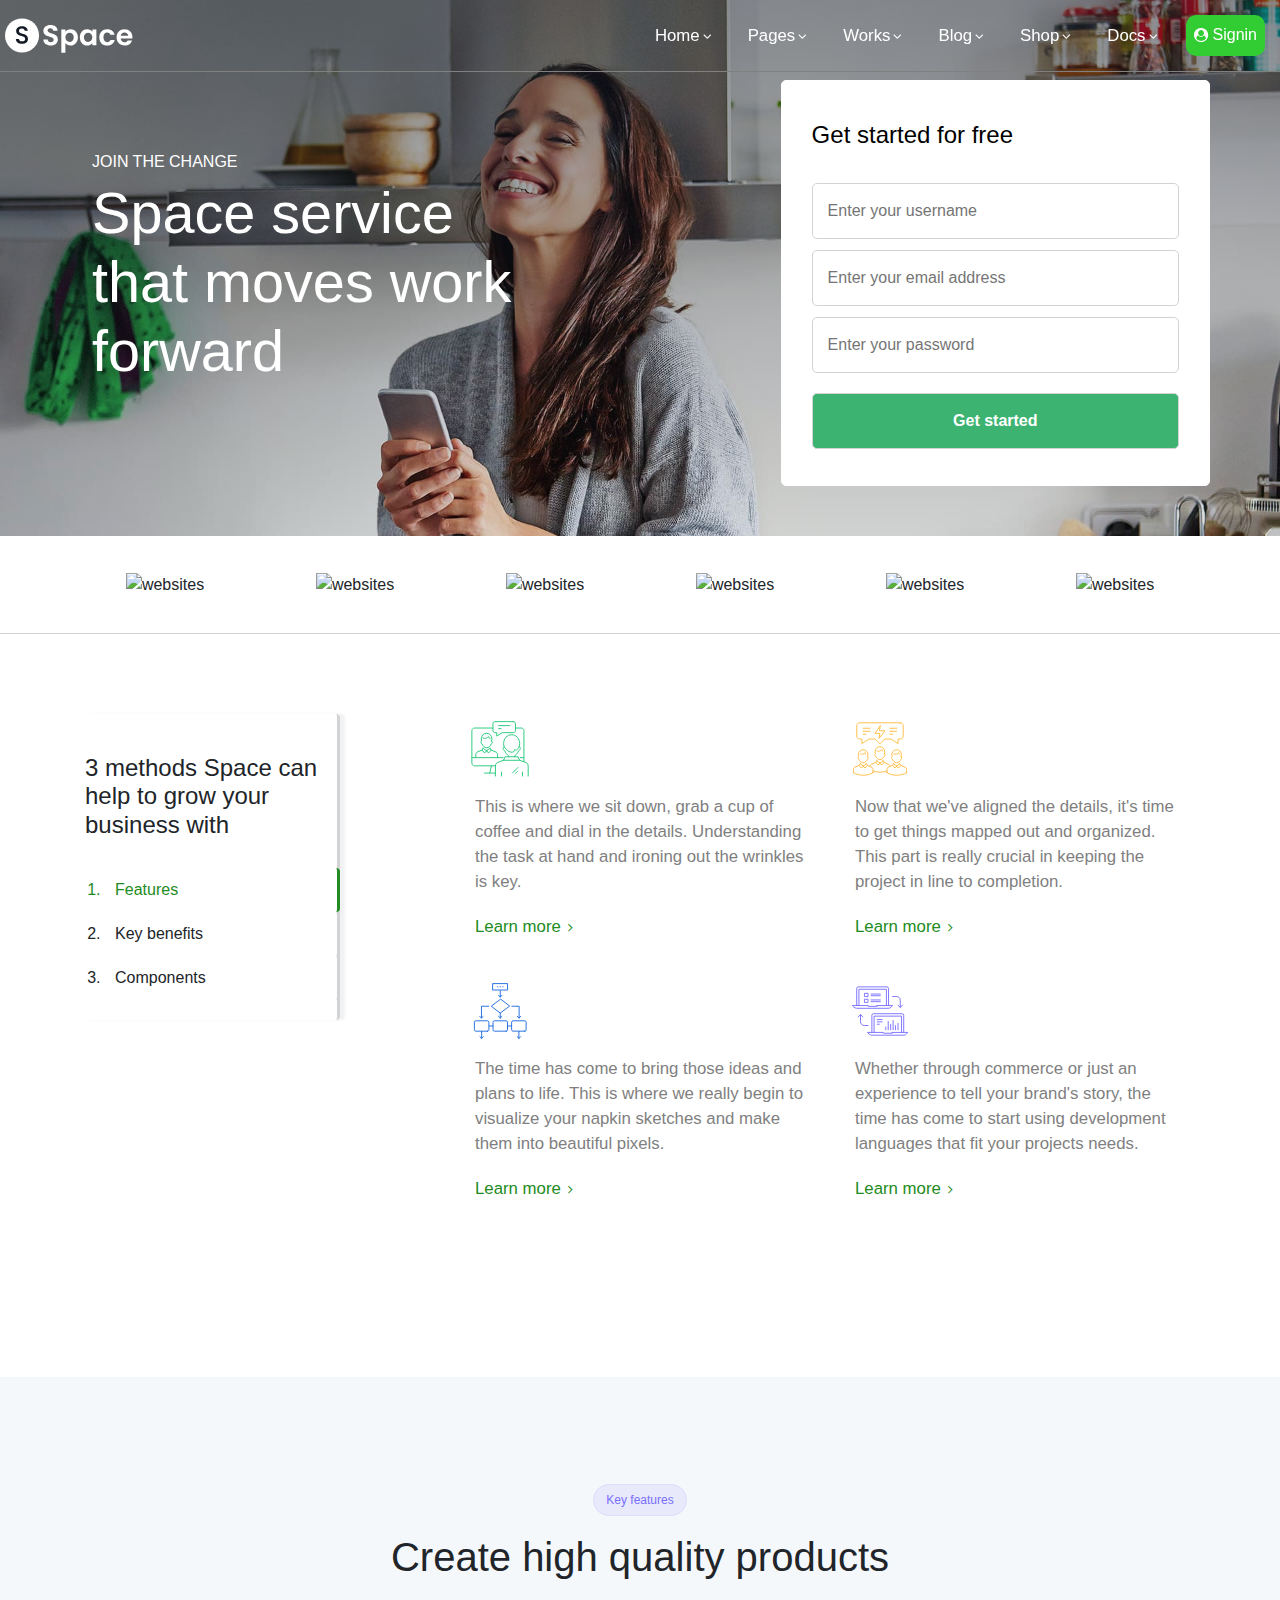
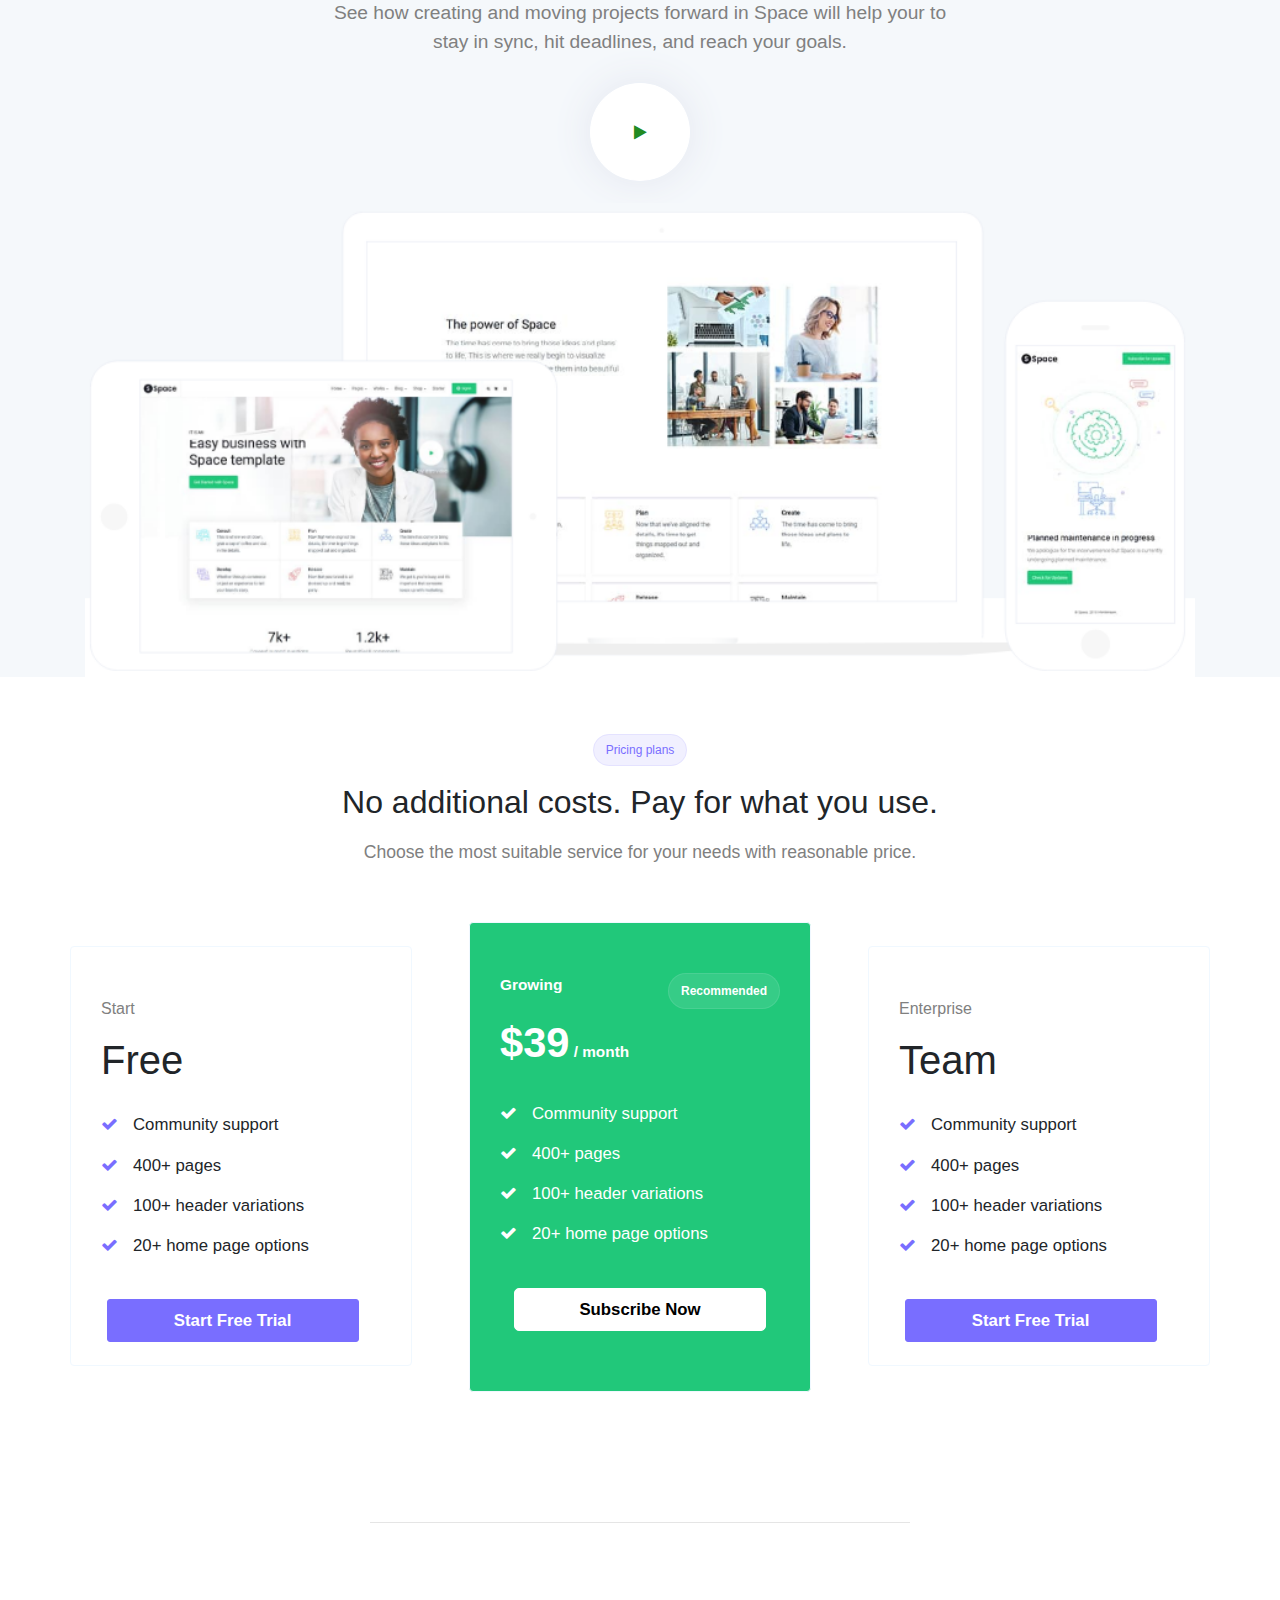
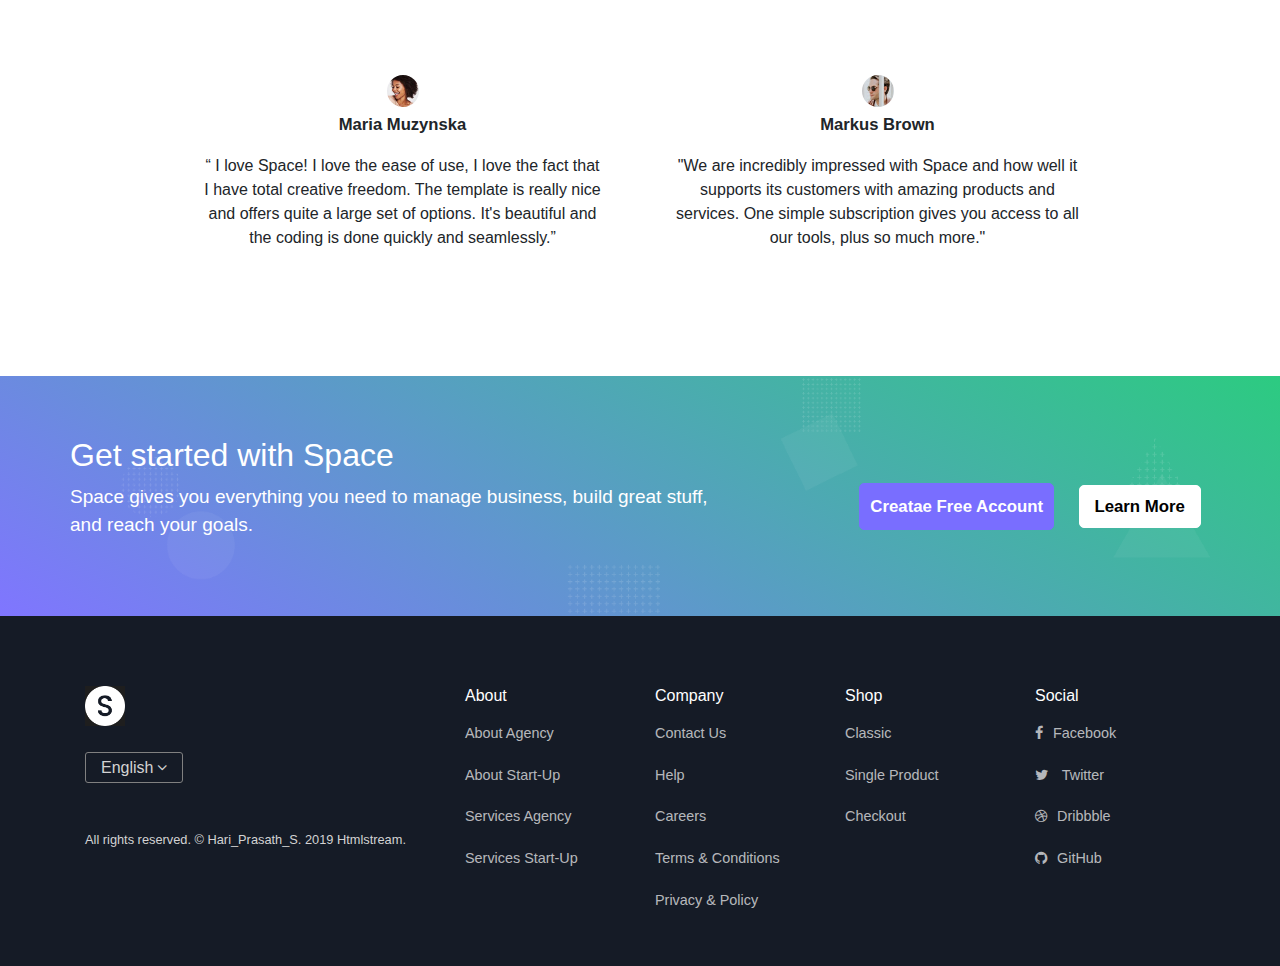
==== index.html @ 9da501f4 "Add files via upload" ====
<!DOCTYPE html>
<html>
<head><meta charset="UTF-8">
<meta name="viewport" content="width=device-width, initial-scale=1.0">
<meta http-equiv="X-UA-Compatible" content="ie=edge">
	<title>new</title>
	<script src="bootstrap/js/jquery-3.5.1.min2.js"></script>
	<script src="bootstrap/js/popper.min.js"></script>
	<script src="bootstrap/js/bootstrap.min.js"></script>
	<link rel="stylesheet" type="text/css" href="bootstrap/css/bootstrap.min.css">
<link rel="stylesheet" type="text/css" href="bootstrap/font-awesome/css/font-awesome.min.css">
	<link rel="stylesheet" type="text/css" href="style.css">
</head>


<body>
	<header id="navbar" >
		<nav class="navbar navbar-expand-lg " >
 <div class="uk"><div id="mks"></div>
  <a class="navbar-brand gf" href="#"><span class="jl" id="asas">
  <img class="logo d-inline-block align-top" src="logo-white.svg"></span></a>
</div>  
  <button class="navbar-toggler navbar-dark nm" type="button" data-toggle="collapse" data-target="#navbarNav" aria-controls="navbarNav" aria-expanded="false" aria-label="Toggle navigation">
    <span class="navbar-toggler-icon ks"></span>
  </button>
  <div class="collapse navbar-collapse iu" id="navbarNav">
    <ul class="navbar-nav ml-auto kjk navlinkss">
      <li class="nav-item dropdown navlink">
        <a class="nav-link fg navlink" href="#" id="navbarDropdown" role="button" data-toggle="dropdown" aria-haspopup="true" aria-expanded="false">
          Home<i class="fa fa-angle-down ib" aria-hidden="true"></i>
        </a>
        <div class="dropdown-menu kb kh" aria-labelledby="navbarDropdown">
          <a class="dropdown-item " href="#">Action</a>
          <a class="dropdown-item" href="#">Another action</a>
          <div class="dropdown-item"></div>
          <a class="dropdown-item" href="#">Something else here</a>
        </div>
      </li>  


          <li class="nav-item dropdown hi">
        <a class="nav-link fg navlink" href="#" id="navbarDropdown" role="button" data-toggle="dropdown" aria-haspopup="true" aria-expanded="false">
          Pages<i class="fa fa-angle-down ib sr" aria-hidden="true"></i>
        </a>
        <div class="dropdown-menu kb kl" aria-labelledby="navbarDropdown">
        	<div class="container-fluid">	
        		<div class="row">
        			<div class="col-lg-2 col-sm-12 wk">
          <a class="dropdown-item " href="#">Action</a>
          <a class="dropdown-item" href="#">Another action</a>
          <div class="dropdown-item"></div>
          <a class="dropdown-item" href="#">Something else here</a>
       		 		</div>
        			<div class="col-lg-2 col-sm-12 wk">
          <a class="dropdown-item " href="#">Action</a>
          <a class="dropdown-item" href="#">Another action</a>
          <div class="dropdown-item"></div>
          <a class="dropdown-item" href="#">Something else here</a>
       		 		</div>
        			<div class="col-lg-2 col-sm-12">
          <a class="dropdown-item " href="#">Action</a>
          <a class="dropdown-item" href="#">Another action</a>
          <div class="dropdown-item"></div>
          <a class="dropdown-item" href="#">Something else here</a>
       		 		</div>
        			<div class="col-lg-2 col-sm-12">
          <a class="dropdown-item " href="#">Action</a>
          <a class="dropdown-item" href="#">Another action</a>
          <div class="dropdown-item"></div>
          <a class="dropdown-item" href="#">Something else here</a>
       		 		</div>
        			<div class="col-lg-2 col-sm-12">
          <a class="dropdown-item " href="#">Action</a>
          <a class="dropdown-item" href="#">Another action</a>
          <div class="dropdown-item"></div>
          <a class="dropdown-item" href="#">Something else here</a>
       		 		</div>
        			<div class="col-lg-2 col-sm-12">
          <a class="dropdown-item " href="#">Action</a>
          <a class="dropdown-item" href="#">Another action</a>
          <div class="dropdown-item"></div>
          <a class="dropdown-item" href="#">Something else here</a>
       		 		</div>
				</div>       		 
			</div>
        </div>
      </li>  







          <li class="nav-item dropdown">
        <a class="nav-link navlink fg" href="#" id="navbarDropdown" role="button" data-toggle="dropdown" aria-haspopup="true" aria-expanded="false">
          Works<i class="fa fa-angle-down ib" aria-hidden="true"></i>
        </a>
        <div class="dropdown-menu kb" aria-labelledby="navbarDropdown">
          <a class="dropdown-item " href="#">Action</a>
          <a class="dropdown-item" href="#">Another action</a>
          <div class="dropdown-item"></div>
          <a class="dropdown-item" href="#">Something else here</a>
        </div>
      </li>      <li class="nav-item dropdown">
        <a class="nav-link fg" href="#" id="navbarDropdown" role="button" data-toggle="dropdown" aria-haspopup="true" aria-expanded="false">
          Blog<i class="fa fa-angle-down ib" aria-hidden="true"></i>
        </a>
        <div class="dropdown-menu kb" aria-labelledby="navbarDropdown">
          <a class="dropdown-item " href="#">Action</a>
          <a class="dropdown-item" href="#">Another action</a>
          <div class="dropdown-item"></div>
          <a class="dropdown-item" href="#">Something else here</a>
        </div>
      </li>      <li class="nav-item dropdown">
        <a class="nav-link fg" href="#" id="navbarDropdown" role="button" data-toggle="dropdown" aria-haspopup="true" aria-expanded="false">
          Shop<i class="fa fa-angle-down ib" aria-hidden="true"></i>
        </a>
        <div class="dropdown-menu kb" aria-labelledby="navbarDropdown">
          <a class="dropdown-item " href="#">Action</a>
          <a class="dropdown-item" href="#">Another action</a>
          <div class="dropdown-item"></div>
          <a class="dropdown-item" href="#">Something else here</a>
        </div>
      </li>      <li class="nav-item jk dropdown">
        <a class="nav-link fg" href="#" id="navbarDropdown" role="button" data-toggle="dropdown" aria-haspopup="true" aria-expanded="false">
          Docs<i class="fa fa-angle-down ib" aria-hidden="true"></i>
        </a>
        <div class="dropdown-menu kb" aria-labelledby="navbarDropdown">
          <a class="dropdown-item " href="#">Action</a>
          <a class="dropdown-item" href="#">Another action</a>
          <div class="dropdown-item"></div>
          <a class="dropdown-item" href="#">Something else here</a>
        </div>
      </li>      <li class="nav-item dropdown hj">
        <a class="nav-link " href="#" id="navbarDropdown" role="button" data-toggle="dropdown" aria-haspopup="true" aria-expanded="false">
          <i class="fa fa-user-circle ak" aria-hidden="true"></i>Signin
        </a>
        <div class="dropdown-menu uy kb" aria-labelledby="navbarDropdown">
          <a class="dropdown-item " href="#">Action</a>
          <a class="dropdown-item" href="#">Another action</a>
          <div class="dropdown-item"></div>
          <a class="dropdown-item" href="#">Something else here</a>
        </div>
      </li>

    </ul>
  </div>
</nav>
</header>
	<div class="heading"> 
		<div class="sd background gradient">
			<img class="rt " src="bg.jpg" class="" width="100%">
		</div>
		<div class="container ss"><form>
			<div class="row justify-content-between ">
				<div class="col-12 col-lg-6 er ">
					<h6>JOIN THE CHANGE</h6>
					<h1>Space service that moves work forward</h1>
				</div>
				<div class=" col-12 col-md-5 ls ">
					<h3>Get started for free</h3>
				<div class="ew1">
					<input type="text" name="username" size="50" placeholder="Enter your username"><br>
				</div>
				<div class="ew2">	
					<input type="email" name="email"  placeholder="Enter your email address"><br>
				</div>
				<div class="ew3">	
					<input type="password" name="password" size="50" placeholder="Enter your password"><br>
					<div class="add">
					<input type="submit" name="" value="Get started">
					</div>
				</div>

				</div>
			</div></form>
		</div>

	</div>

	<div class="floatu ms nk">
			<div class="container ms text-center">
			<div class="row  ">
				
				<div class=" col-12 col-sm-6 col-md-4 col-lg-3 col-xl-2  zx  ">
					<img src="google.PNG" width="80px" alt="websites">
				
				</div>
				<div class=" col-12 col-sm-6 col-md-4 col-lg-3 col-xl-2 ol zx ">	
					<img src="lenovo.PNG" width="80px" alt="websites">
				</div>
				<div class=" col-12 col-sm-6 col-md-4 col-lg-3 col-xl-2 wl zx">	
					<img src="amazon.PNG" width="80px" alt="websites">
				</div>
				<div class=" col-12 col-sm-6 col-md-4 col-lg-3 col-xl-2 si zx">	
					<img src="airbnb.PNG" width="80px" alt="websites">
				</div>
				<div class=" col-12 col-sm-6 col-md-4 col-lg-3 col-xl-2  as zx">	
					<img src="spotify.PNG" width="80px" alt="websites">
				</div>
				<div class=" col-12 col-sm-6 col-md-4 col-lg-3 col-xl-2  as  zx">	
					<img src="paypal.PNG" width="80px" alt="websites">
				</div>
			</div>	
		</div>
			
	</div>
	<div class="replace">
		<div class="container-sm">
			<div class="row justify-content-between">
				<div class="col-12 col-md-3 oo">
					<div class="dummy">
					<h5>3 methods Space can help to grow your business with</h5>
					<ol>
						<li id="ddd" onclick="fOpen()">Features</li>
						<div class="hh">
						<li id="ss" onclick="kOpen()">Key benefits</li>
						</div>
						<li id="ee" onclick="cOpen()">Components</li>
					</ol>
					</div>
				</div>



				<div class="col-12 col-md-8 af" id="af" >
					<div class="row lk">
						<div class="col-12 col-sm-6 sa">
							<img src="consult-primary-icon.svg" width="70px">
							<p>
								This is where we sit down, grab a cup of coffee and dial in the details. Understanding the task at hand and ironing out the wrinkles is key. <br>
								<span >Learn more <i class="fa fa-angle-right cg" aria-hidden="true"></i></span>
							</p>
						</div>
						<div class="col-12 col-sm-6 sa">
							<img src="plan-brown-icon.svg" width="70px"><p>
								Now that we've aligned the details, it's time to get things mapped out and organized. This part is really crucial in keeping the project in line to completion. <br>
								<span >Learn more <i class="fa fa-angle-right cg" aria-hidden="true"></i></span>
							</p>
						</div>
						<div class="col-12 col-sm-6 sa">
							<img src="create-blue-icon.svg" width="70px"><p>
								The time has come to bring those ideas and plans to life. This is where we really begin to visualize your napkin sketches and make them into beautiful pixels. <br>
								<span >Learn more <i class="fa fa-angle-right cg" aria-hidden="true"></i></span>
							</p>
						</div>
						<div class="col-12 col-sm-6 sa">
							<img src="develop-purple-icon.svg" width="70px"><p>
								Whether through commerce or just an experience to tell your brand's story, the time has come to start using development languages that fit your projects needs.<br>
								<span >Learn more <i class="fa fa-angle-right cg" aria-hidden="true"></i></span>
							</p>
						</div>
					</div>
				</div>	

				<div class="col-12 col-md-8 rl" id="rl"> 
					<div class="row">
						<div class="col-12 col-lg-5 ft"><br><br>
							<img src="img1.jpg" alt="person" >
						</div>
						<div class="col-12 col-lg-7 ki">
							<h6>Integrations</h6>
							<h3>
							Key benefits of Space template</h3>
							<p>The time has come to bring those ideas and plans to life. This is where we really begin to visualize your napkin sketches and make them into beautiful pixels.
								</p><p class="dd">
							Now that we've aligned the details, it's time to get things mapped out and organized. This part is really crucial in keeping the project in line to completion.
							</p>

								<span >Learn more <i class="fa fa-angle-right cg" aria-hidden="true"></i></span>
						</div>

					</div>
				</div>

								<div class="col-12 col-md-8 ww" id="ww">
					<div class="row lk">
						<div class="col-12 col-sm-6 sa">
							<img src="rocket-red-icon.svg" width="70px">
							<p>
								This is where we sit down, grab a cup of coffee and dial in the details. Understanding the task at hand and ironing out the wrinkles is key. <br>
								<span >Learn more <i class="fa fa-angle-right cg" aria-hidden="true"></i></span>
							</p>
						</div>
						<div class="col-12 col-sm-6 sa">
							<img src="data-analysis-blue-icon.svg" width="70px"><p>
								Now that we've aligned the details, it's time to get things mapped out and organized. This part is really crucial in keeping the project in line to completion. <br>
								<span >Learn more <i class="fa fa-angle-right cg" aria-hidden="true"></i></span>
							</p>
						</div>
						<div class="col-12 col-sm-6 sa">
							<img src="arrow-primary-icon.svg" width="70px"><p>
								The time has come to bring those ideas and plans to life. This is where we really begin to visualize your napkin sketches and make them into beautiful pixels. <br>
								<span >Learn more <i class="fa fa-angle-right cg" aria-hidden="true"></i></span>
							</p>
						</div>
						<div class="col-12 col-sm-6 sa">
							<img src="moving-up-brown-icon.svg" width="70px"><p>
								Whether through commerce or just an experience to tell your brand's story, the time has come to start using development languages that fit your projects needs.<br>
								<span >Learn more <i class="fa fa-angle-right cg" aria-hidden="true"></i></span>
							</p>
						</div>
					</div>
				</div>	











				</div>


			</div>


		</div>

<div class="etho">
	<div class="container-sm jj">
		<div class="row align-center">
			<div class="col-12 ll">
				<span>Key features</span>
				<h1>Create high quality products</h1>
				<p>See how creating and moving projects forward in Space will help your to<br> stay in sync, hit deadlines, and reach your goals.</p>
				<div class="gj">
					<div class="llk">
					<i class="fa fa-play aa"></i>
					</div>
				</div>
				<img src="tab.png" alt="pagepic" >
			</div>
		</div>
	</div>
</div>	

<div class="munu">
	<div class="container ">
		<div class="row  ">
			<div class="col-12 qq ">
				<span>Pricing plans</span>
				<h2>No additional costs. Pay for what you use.</h2>
				<p>Choose the most suitable service for your needs with reasonable price.</p>
			</div>
		</div>
		<div class="row justify-content-between ij jo ">
			
			<div class="col-12 col-lg-4 fd wef ">
				<p>Growing<span class="ass ml-auto">Recommended</span></p>
				<p><span class="ax">$39</span> / month</p>
				<ul>
					<li><i class="fa fa-check nnn"></i>Community support</li>
					<li><i class="fa fa-check nnn"></i>400+ pages</li>
					<li><i class="fa fa-check nnn"></i>100+ header variations</li>
					<li><i class="fa fa-check nnn"></i>20+ home page options</li>
				</ul>

				<button>Subscribe Now</button>

			</div>

	<div class="col-12 col-md-6 col-lg-4 bu ">
				<span>Start</span>
				<h1>Free</h1>
				<ul>
					<li><i class="fa fa-check nn"></i>Community support</li>
					<li><i class="fa fa-check nn"></i>400+ pages</li>
					<li><i class="fa fa-check nn"></i>100+ header variations</li>
					<li><i class="fa fa-check nn"></i>20+ home page options</li>
				</ul>
				<button>Start Free Trial</button>
			</div>
			<div class="col-12 col-md-6 col-lg-4 bu jy ">
							
								<span>Enterprise</span>
				<h1>Team</h1>
				<ul>
					<li><i class="fa fa-check nn"></i>Community support</li>
					<li><i class="fa fa-check nn"></i>400+ pages</li>
					<li><i class="fa fa-check nn"></i>100+ header variations</li>
					<li><i class="fa fa-check nn"></i>20+ home page options</li>
				</ul>
				<button>Start Free Trial</button>

			</div>

		</div>

	<div class="row justify-content-center ">
			<div class="col-6 uu">
				<hr>
			</div>
	</div>
	</div>

</div>

<div class="persons">
	<div class="container gradient-overlay-half-primary-v1">
		<div class="row justify-content-center hjl">
			<div class="col-12 col-md-5 sss">
				<p><img class="asa" src="img1(1).jpg" alt="person" width="32px"><br>
				<span class="ssd">Maria Muzynska</span></p><div class="jjj"><p><q>
				I love Space! I love the ease of use, I love the fact that I have total creative freedom. The template is really nice and offers quite a large set of options. It's beautiful and the coding is done quickly and seamlessly.</q>
				</p></div>
			</div>
			<div class="col-12 col-md-5 sss">
				<p><img class="asa" src="img15.jpg" alt="person" width="32px">
				<br><span class="ssd">Markus Brown</span></p><p cla ss="jjj">
				"We are incredibly impressed with Space and how well it supports its customers with amazing products and services. One simple subscription gives you access to all our tools, plus so much more."</p>
			</div>
		</div>
	</div>
</div>

<div class="colo">
	<div class="container kll">
		<div class="row justify-content-between">
			<div class="col-12 col-lg-7 mnm">
				<h2>Get started with Space</h2>
			<P>Space gives you everything you need to manage business, build great stuff, and reach your goals.</P>
			</div>
			<div class="col-12 col-lg-5 col-xl-4 bm align-self-center">
			
				<button class="ghk">Creatae Free Account</button>
				<button class="agt">Learn More</button>
			</div>
		</div>
	</div>
</div>

<footer>
	
<div class="container">
	<div class="row uyy justify-content-center">
		<div class="col-6 col-md-3 col-lg-2">
			<h6>
				About
			</h6>
			<ul>
				<li>About Agency</li>
				<li>About Start-Up</li>
				<li>Services Agency</li>
				
				<li>Services Start-Up</li>
			</ul>
		</div>
		<div class="col-6 col-md-3 col-lg-2">
			<h6>
				Company
			</h6>
			<ul>
				<li>Contact Us</li>
				<li>Help</li>
				<li>Careers</li>
				<li>Terms & Conditions</li>
				<li>Privacy & Policy</li>
			</ul>
		</div>
		<div class="col-6 col-md-3 col-lg-2">
			<h6>
				Shop
			</h6>
			<ul>
				<li>Classic</li>
				<li>Single Product</li>
				<li>Checkout</li>
			</ul>
		</div>
		<div class="col-6 col-md-3 col-lg-2">
			<h6>
				Social
			</h6>
			<ul>
				<li><i class="fa fa-facebook lo" aria-hidden="true"></i>Facebook </li>
				<li><i class="fa fa-twitter  lo" aria-hidden="true"></i>
				Twitter</li>
				<li><i class="fa fa-dribbble lo" aria-hidden="true"></i>Dribbble</li>
				<li><i class="fa fa-github lo" aria-hidden="true"></i>GitHub</li>
			</ul>
		</div>
		<div class="col-12 col-lg-4 hf">

			<img src="logo-short.png" width="40px" alt="logo">
<div class="qqq">
		<p class="rty">

		<a onclick="blochk()">English<i class="fa fa-angle-down bi " aria-hidden="true">
		</i> </a></p>
			<div class="lang" id="gfg">
				<h6>Select your language</h6>
				<div class="container hghf">
					<div class="row">
						<div class="col-6">
							<ul>
								<li  class="wee">English</li>
								<li>Français</li>
								<li>Deutsch</li>
								<li>Português</li>
							</ul>
						</div>
						<div class="col-6">
							<ul>
								<li>Español</li>
								<li>Italy</li>
								<li>Russian</li>
								<li>Turkey</li>
							</ul>
						</div>
					</div>
				</div>
				<div class="container ser">
					<div class="row ">
						<div class="col-12">
				<p>More languages coming soon.
				<br></p><p class="wewe">
				Signup to get notified<i class="fa fa-arrow-right opo"></i> </p>
						</div>
					</div>
				</div>
			</div>


</div>
		<p class="rtt">All rights reserved. © Hari_Prasath_S. 2019 Htmlstream.</p>

		</div>

	</div>
</div>


</footer>



<script type="text/javascript">
	
function fOpen(){
	document.getElementById("af").style.display= "block";
	document.getElementById("ddd").style.color = "forestgreen";
		document.getElementById('rl').style.display = "none";
	document.getElementById('ww').style.display = "none";

	document.getElementById("ddd").style.borderRight = "3px solid forestgreen";
		document.getElementById("ss").style.borderRight = "3px solid lightgray";
	document.getElementById("ee").style.borderRight = "3px solid lightgray";
	document.getElementById("ss").style.color = "black";
	document.getElementById("ee").style.color = "black";

}


function kOpen(){
	document.getElementById('rl').style.display = "block";
	document.getElementById("ss").style.color = "forestgreen";
		document.getElementById('af').style.display = "none";
	document.getElementById('ww').style.display = "none";

	document.getElementById("ss").style.borderRight = "3px solid forestgreen";
	document.getElementById("ddd").style.borderRight = "3px solid lightgray";
	document.getElementById("ee").style.borderRight = "3px solid lightgray";
	document.getElementById("ddd").style.color = "black";
	document.getElementById("ee").style.color = "black";
}
function cOpen(){
	document.getElementById('ww').style.display = "block";
	document.getElementById("ee").style.color = "forestgreen";
		document.getElementById('rl').style.display = "none";
	document.getElementById('af').style.display = "none";

	document.getElementById("ee").style.borderRight = "3px solid forestgreen";
		document.getElementById("ddd").style.borderRight = "3px solid lightgray";
	document.getElementById("ss").style.borderRight = "3px solid lightgray";
	document.getElementById("ddd").style.color = "black";
	document.getElementById("ss").style.color = "black";
	
}

function blochk(){
var lpo =document.getElementById("gfg")
if(lpo.style.display === "none"){
	lpo.style.display = "block";
}
else{
lpo.style.display = "none";	
}
}



var mynav = document.getElementById('navbar');
	window.onscroll = function (klll) {
	if (document.body.scrollTop >= 20 || document.documentElement.scrollTop >= 20) {
		mynav.classList.add("blue");
		document.getElementById('asas').style.display = "none";
	if ( window.matchMedia("(min-width: 999px)").matches) {document.getElementById('mks').style.display = "block";}	

}
else{mynav.classList.remove("blue");
if (window.matchMedia("(min-width: 999px)").matches) {document.getElementById('asas').style.display = "inline-block"; }
document.getElementById('mks').style.display = "none"; 
}
}







</script>






</body>
</html>
---- style.css ----
header{
	position: fixed;
	top: 0;
	left: 0;
	z-index: 2;
	width: 100%;
	background-color: transparent;}
	.navbar{
	border-bottom:1px solid gray;
}
.navbar a{
	color: white;
}
.blue{

	background-color: white;

color: red

}

.blue ul li a{
	color: black;
}

.background{
    background-size: cover;
    background-repeat: no-repeat;
    background-position: top center;

position: relative;
top: 0px;
left: 0px;
z-index: 0;
}


.navbar{
	padding: 5px
}


#mks{	background: url("logo.svg")  no-repeat ;
height: 40px;
width: 140px;
position: absolute;
bottom: 16px;
margin-left: auto;

display: none;}
@media only screen and (max-width: 989px) {
header{
	position: relative;
	top: 0;
	left: 0;
	z-index: 2;
	width: 100%;
	background-color: white;
	border-bottom:1px solid silver;
}
.navbar{
	border:none;
}

.background{
position: relative;
top: 0px;
left: 0px;
z-index: 0; 
}
.rt{

    background-size: cover;
    background-repeat: no-repeat;
    background-position: top center;
width: 150%;

margin-left: -100px;}
.navbar-dark .navbar-toggler-icon.ks{background-image: url("download.svg");

}

.jl{
display: none;	
}
.gf{
	background: url("logo.svg")  no-repeat ;
height: 40px;
width: 170px;
padding-right: 0px;
margin-right: 0px; 
margin-left: auto;
}
.sd{
overflow: hidden;
}
.dropdown a{
	color: black;
}

}

@media only screen and (max-width: 689px) {
	.rt {
    background-size: cover;
    background-repeat: no-repeat;
    background-position: top center;
    width: 300%;
    margin-left: -400px;
}

}



.iu{
	margin-left: ;
}


.logo{
	height: 35px;
}
.gradient:after{
	background:linear-gradient(0deg, rgba(0, 0, 0, 0) 0%, rgba(21, 27, 38, 0.5) 100%);
	position: absolute;
    top: 0;
    right: 0;
    bottom: 0;
    left: 0;
    z-index: 4;
    width: 100%;
    height: 100%;
    content: "";
}
.ib{
	font-size:0.8em;
	font-weight:normal;
	padding-left:3px;

}



.hi{
	position: unset
}


@media only screen and (max-width: 989px) {
.ib{
	position: absolute;
right: 0px
}
.hi{
	position:relative; 
}
.kb{
	box-shadow: inset 0px 0px 4px 1px gray}
}

.kb a{
color: black;
}
.fg{
	font-size: 1.05rem;
}
.ml{
margin-left: auto;}
.ml li{

margin-left: 7px;
max-width: 180px;
}

.ak{
	font-size: 0.9rem;
	padding-right: 5px;
}
.hj{
	border-radius: 10px;
	background-color: limegreen;
}

.kh{
	position: relative;
}
.kb a{

padding: 15px 25px 15px 25px;
}



@media only screen and (min-width: 991px) {
.kl a{
	font-size: .95rem;
margin: 0px;
padding: 15px 15px 15px 25px;
}
}
@media only screen and (min-width: 1040px) {
.kl a{
	font-size: 1rem;
margin: 0px;
padding: 15px 15px 15px 25px;
}
}
@media only screen and (min-width: 1122px) {
.kl a{
	font-size: 1rem;
margin: 0px;

padding: 15px 15px 15px 25px;
}
}
@media only screen and (min-width: 1222px) {
.kl a{
	font-size: 1rem;
margin: 0px;
padding: 15px 15px 15px 25px;
}

.kb{
border-radius: 0px;
margin-top: 14px
}
.kl{
	margin-top: 0px;
left:32px;

right: 32px;
}

}

@media only screen and (max-width: 989px) {
.hj {
	width: 90px;
	padding-left:10px
}

}
.nm{
border:1px solid silver;
color: white
}
.uy{
	margin-left:-87px 
}
.uys{
	padding: 0px;
	margin: 10px
}


/* heading
*/
.ls{
	border: 1px solid black;
	
}
.ls input{ width :100%; 
}
@media (min-width: 768px){
.ls {
    -ms-flex: 0 0 41.666667%;
    flex: 0 0 41.666667%;
    max-width: 37.666667%;
}}

@media (min-width: 768px){
.er {
    -ms-flex: 0 0 41.666667%;
    flex: 0 0 41.666667%;
    m ax-width: 38.666667%;
}}

.ss{
	color: white

}.er {
	padding: 22px;
}
.er{
	padding: 72px 22px 22px 22px;
}
.er h6{
font-weight: normal;
font-size: 1rem;
}
.er h1{
	font-size:3.6rem;
font-weight: normal;
}
@media only screen and (max-width: 768px) {
	.er h1{
	font-size:3rem;
font-weight: normal;
}
}

.ls h3{
font-weight: normal;
font-size: 1.5rem;
padding: 30px 30px 20px 30px;
}
.ew1, .ew2, .ew3{
	padding: 5px 30px 6px 30px;
} 
.ls input{
padding: 15px;
border: 1px solid lightgray;
border-radius: 5px; 

}
.add{
	padding: 20px 0px 20px 0px;

}
.add input{
background-color:mediumseagreen;
font-weight: bold;
color: white;}
.ls{
	background-color: white;
	color: black;
	padding:10px 0px 10px 0px;
border: 1px solid white;
border-radius: 5px;
}



.heading{
	position: relative;
}
.ss{
	position: relative;
	margin-top: -580px;
	z-index: 1
}
.ss{
	top:-60px;
}
/* floatu*/
.zx{
	border: 1px solid white;
	padding:35px;
}
.ms{

	position: relative;
	z-index:1;
	background-color: white;
}
.nk{
	top:-10px;
	border-bottom:1px solid lightgray;
}
@media only screen and (max-width: 1200px) {

.as{
	display: none;
}

}

@media only screen and (max-width: 992px) {

.si{
	display: none;
}

}


@media only screen and (max-width: 768px) {

.wl{
	display: none;
}
}

@media only screen and (max-width: 576px) {

.ol{
	display: none;
}
.nk{
	border-top:1px solid lightgray;
}

}




ol{
	padding: 20px
}
li{
	padding: 10px;
} 
.kjk li{
	padding: 0px;
	margin: 10px;
}

.cg{
	font-size:0.8em;
	font-weight:normal;
	padding-left:3px;
}


	.replace{
		position: relative;
		margin-top: -10px;
		padding: 80px 0px 140px 0px;
		background-color: white;
	}

.oo h5{
font-weight: normal;
font-size: 1.5rem;
	padding-top: 40px
}

.sa p{
font-size: 1.05rem;
padding:10px;
color: gray;
}
.sa span{
display: block;
padding: 20px 10px 10px 0px;
color: forestgreen;
}


.rl{
	display: none;
}
.ww{
	display: none;
}
.oo li:hover{
	color: forestgreen;
}

.ki p{
font-size: 1.05rem;
color: gray;
}
.ki h3{	
	padding: 10px 5px 10px 5px;
}
.ki .eq{	
	padding: 10px 5px 10px 5px;
}
.ft img{height: 350px

}

.ki h6{font-size:0.8rem;
color: blue;
font-weight: normal;
max-width: 94px;
padding: 14px;
margin-bottom: 0px;
border-radius: 30px;
background-color: lavender; 
}
.ki span{
display: block;
font-size: 1.1rem;
padding: 0px 10px 10px 0px;
color: forestgreen;
}
.ki{
	
padding-top: 20px;
}
@media only screen and (min-width: 1200px) {
.ft br{
	display: none;
}
}
@media only screen and (max-width: 1200px) {

.ft img{height: 300px
}
}
.dummy{
border-right: 3px solid lightgray;
box-shadow: 5px -0px 2px rgba(100, 111, 121, 0.09); 

    border-top-right-radius: 0.25rem;
    border-bottom-right-radius: 0.25rem;
}
#ss, #ddd, #ee{
	margin-right: -23px;

border-right: 3px solid lightgray;

    border-top-right-radius: 0.25rem;
    border-bottom-right-radius: 0.25rem;
}
 #ddd{
border-right: 3px solid forestgreen;
color: forestgreen;
}

.aa{
	border: 1px solid white;
	width: 100px;
	text-align:center; 
	padding:40px;
	border-radius:100%; 
	    box-shadow: 0 0 2.5rem #e3e6f0;
	    color:forestgreen;
	    background-color: white;
}
.gj{
	width: 150px;
	height:120px;
	margin: auto;
}

.llk:hover{
		transition: 0.4s;
transform: 2;
	    box-shadow: 0 0 76.5rem #e3e6f0;
}
.ll img{
	width: 100%;
	padding: 0px 0px 50px 0px;
}
.ll span{
	font-size: .75rem;
border: 1px solid rgba(121, 110, 255, 0.1);
padding: 8px 12px 8px 12px;
border-radius: 25px;

    color: #796eff;
    background-color: rgba(121, 110, 255, 0.1);
}

.jj{
	text-align:center; 
}
.ll h1{
padding: 22px 22px 10px 22px;
font-weight: 400;
}
.ll p{
	font-size: 1.2rem;
	color: gray;
	padding: 0px  10px  10px  10px;
}
.etho{

    background-color: #f5f8fb;
    padding-top: 110px;

}

.qq span{
		font-size: .75rem;
border: 1px solid rgba(121, 110, 255, 0.1);
padding: 8px 12px 8px 12px;
border-radius: 25px;

    color: #796eff;
    background-color: rgba(121, 110, 255, 0.1);
}
.munu{
	margin-top: -50px;
	padding-top:60px; 
	background-color: white;
	
}
.qq{text-align: center; }
.qq h2{
padding: 22px 22px 10px 22px;
font-weight: 400;
}
.qq p{
	font-size: 1.1rem;
	color: gray;
	padding: 0px  5px  5px  5px;
}
.bu li, .fd li{
list-style: none;
padding: 10PX 10PX 5PX 0PX;
font-weight: 400;
font-size: 1.05rem;
}
.bu ul, .fd ul{
	padding-left:0PX;
	margin-left: 0PX;

}
.nn{
	color:#796eff;
	padding-right: 15px;
}
.nnn{
	color:white;
	padding-right: 15px;
}

.bu h1{
	font-weight: 400;
	padding: 15px 0px 10px 0px;
}
.bu span{
	font-weight: 500;
	color: gray;
}
.bu button{
	width: 90%;
	padding: 8px;
	color: white;
	font-size: 1.05rem;
	font-weight: 600;
	border-radius: 3px;
	background-color: #796eff;
	border:1px solid #796eff;

margin-top: 20px;

margin-left:2%;
}.fd button{
	width: 90%;
	padding: 8px;
	color: black;
	font-size: 1.05rem;
	font-weight: 600;
	border-radius: 5px;
	background-color: white;
	border:1px solid white;
margin-top: 20px;
margin-left:5%;

}
.fd {border: 1px solid aliceblue;
	border-radius: 4px;
	background-color: rgb(33, 200, 122);
padding: 50px 30px 50px 30px;
color: white;

}
.bu{padding: 50px 30px 30px 30px;

border: 1px solid aliceblue;
	border-radius: 4px;
}
.ij{
	padding-top: 50px
}
.fd p{
	font-size: .96rem;
	font-weight: 600;
}

.ass{font-size: .75rem;
border: 1px solid rgba(245, 248, 251, 0.1);
padding: 8px 12px 8px 12px;
border-radius: 25px;
float: right;
    color: white;
    background-color:rgba(245, 248, 251, 0.1);
}
.ax{
font-size: 2.6rem;
}

.uu{
	margin:50px; 
}

@media only screen and (min-width: 989px) {
.bu{
margin-top: 10px;
		max-width: 30%;
height: 420px
}
.fd{max-width: 30%;
	top: -14px;
height: 470px;
}

.uu{
	margin:100px; 
}



.jo{
	display: flex;
flex-direction: row-reverse; 
}
.jy{
	order: -1

}
}
@media only screen and (max-width: 992px) {

.wef{
max-width: 51%;
margin: auto;
}

}
@media only screen and (max-width: 768px) {

.wef{
max-width: 100%;
margin: auto;
}

}

.hjl{
	text-align:center; 
}

.sss{
	border: 1px snow;
	padding: 30px;
}

.asa{
	border-radius: 35px;
	margin: 6px;
}
.ssd{
	font-size: 1.04rem;
	font-weight: 600;

}
.jjj p{margin: 0.5rem;

}
.kll{margin-top: 80px;
}
.colo{
	position: relative;
}
.kll:after{
	background:linear-gradient(30deg, rgba(121, 110, 255, 0.95) 0%, rgba(33, 200, 122, 0.95) 100%);
	position: absolute;
    top: 0;
    right: 0;
    bottom: 0;
    left: 0;
    z-index: -1;
    width: 100%;
    height: 100%;
    content: "";


}
.kll {
padding: 60px 0px 60px 0px;
background: url('bg2.png') no-repeat top center;
background-size: cover;
overflow: hidden;
}

.kll p{
	font-size:1.19rem;
}


.mnm{
color: white;
}

@media only screen and (max-width: 992px) {
.mnm{
text-align: center;
}

}
.bm{
text-align: center;
	}
.ghk{	
	border: 1px solid;
	padding: 10px;
	color: white;
	font-size: 1.05rem;
	font-weight: 600;
	border-radius: 5px;
	background-color: #796eff;
	border:1px solid #796eff;
margin-top: 20px;
margin-right:20px;
}
.agt{
		width: 122px;
	
	padding: 8px;
	color: black;
	font-size: 1.05rem;
	font-weight: 600;
		border:1px solid white;
	border-radius: 5px;
	background-color: white;
	margin-top: 20px;

}
footer{
	background-color:  #151b26;
color: white;
}
footer ul{
	list-style:none;
	padding: 0px;
	margin: 0px;
}
footer li{
	list-style:none;
	padding: 10px 0px 10px 0px;
	margin: 0px;
font-size: 0.9rem;
color: #FFFFFFB3;
}
footer li:hover{
color: white;
}

.lo{
	padding-right: 10px;
}
.rty{
margin-top: 30px;

}
.rty a{
	border: 1px solid  gray;
	color: gray;
	text-decoration: none;
border-radius: 3px;
padding: 6px 15px 6px 15px;
}
.rty a:hover{
color: white;
}
.rtt{
	margin-top: 50px;
	font-size: 0.8rem;
	color: lightgray;
}
.bi{padding-left: 4px;}
.uyy{
	padding-top: 70px;
	padding-bottom: 45px;
}
@media only screen and (min-width: 992px) {
.uyy{
	display: flex;
	flex-direction: row;
}
.hf{
	order: -1
}}

.lang{
width: 330px;
height:365px; 
	position: absolute;
	bottom: 175px;
	background-color: white;
}
@media only screen and (max-width: 992px) {
.lang{
	position: absolute;
	bottom: 122px;
}

}

.hghf{
	color: black;
padding: 10px 10px 20px 50px;
}
.lang li{
	color: black;
list-style: circle;
}
.lang h6{
	color: brown;
	font-weight: 700;
padding: 30px 10px 0px 33px;
}
.lang li:hover{
	color: red;
}
li.wee {
	color:forestgreen;
}
.ser{
	margin: 0px;
	padding: 35px 20px 10px 30px;
	font-size: 0.8rem;
	color: gray;
	background-color: #f5f8fb;
}
.ser p{
    margin-block-end: 0em;
    }
p.wewe{
	    margin-block-start: 1em;
	padding: 0px 0px 18px 0px;
color: mediumseagreen;
}
p.wewe:hover{
color: forestgreen;
}
.opo{    
	font-size: 0.625rem;
    margin-left: .4rem;
    vertical-align: 1px
}

.qqq .lang{
	display: none;
}
.qqq{
color: lightgray;	
}
.qqq:hover{
color: white;	
}
@media only screen and (max-width: 989px) {
#asas{
	display: none;
}
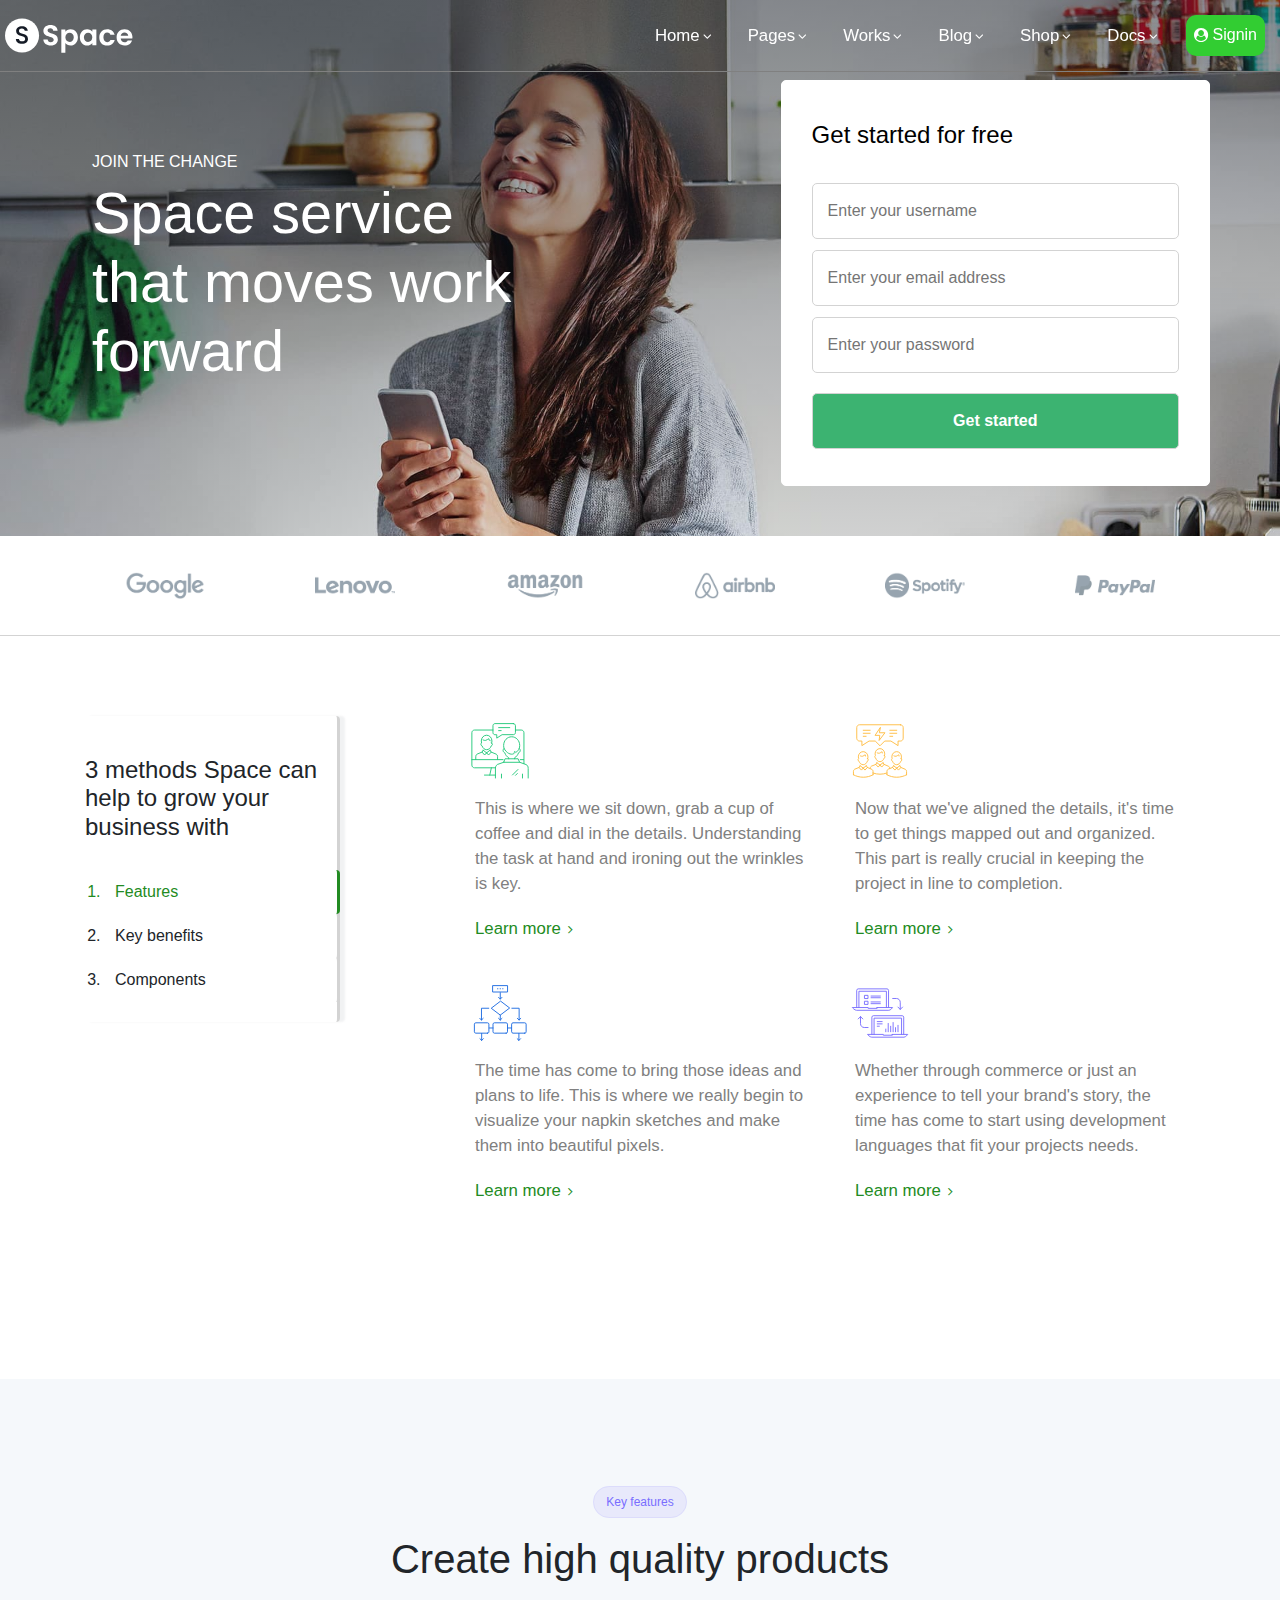
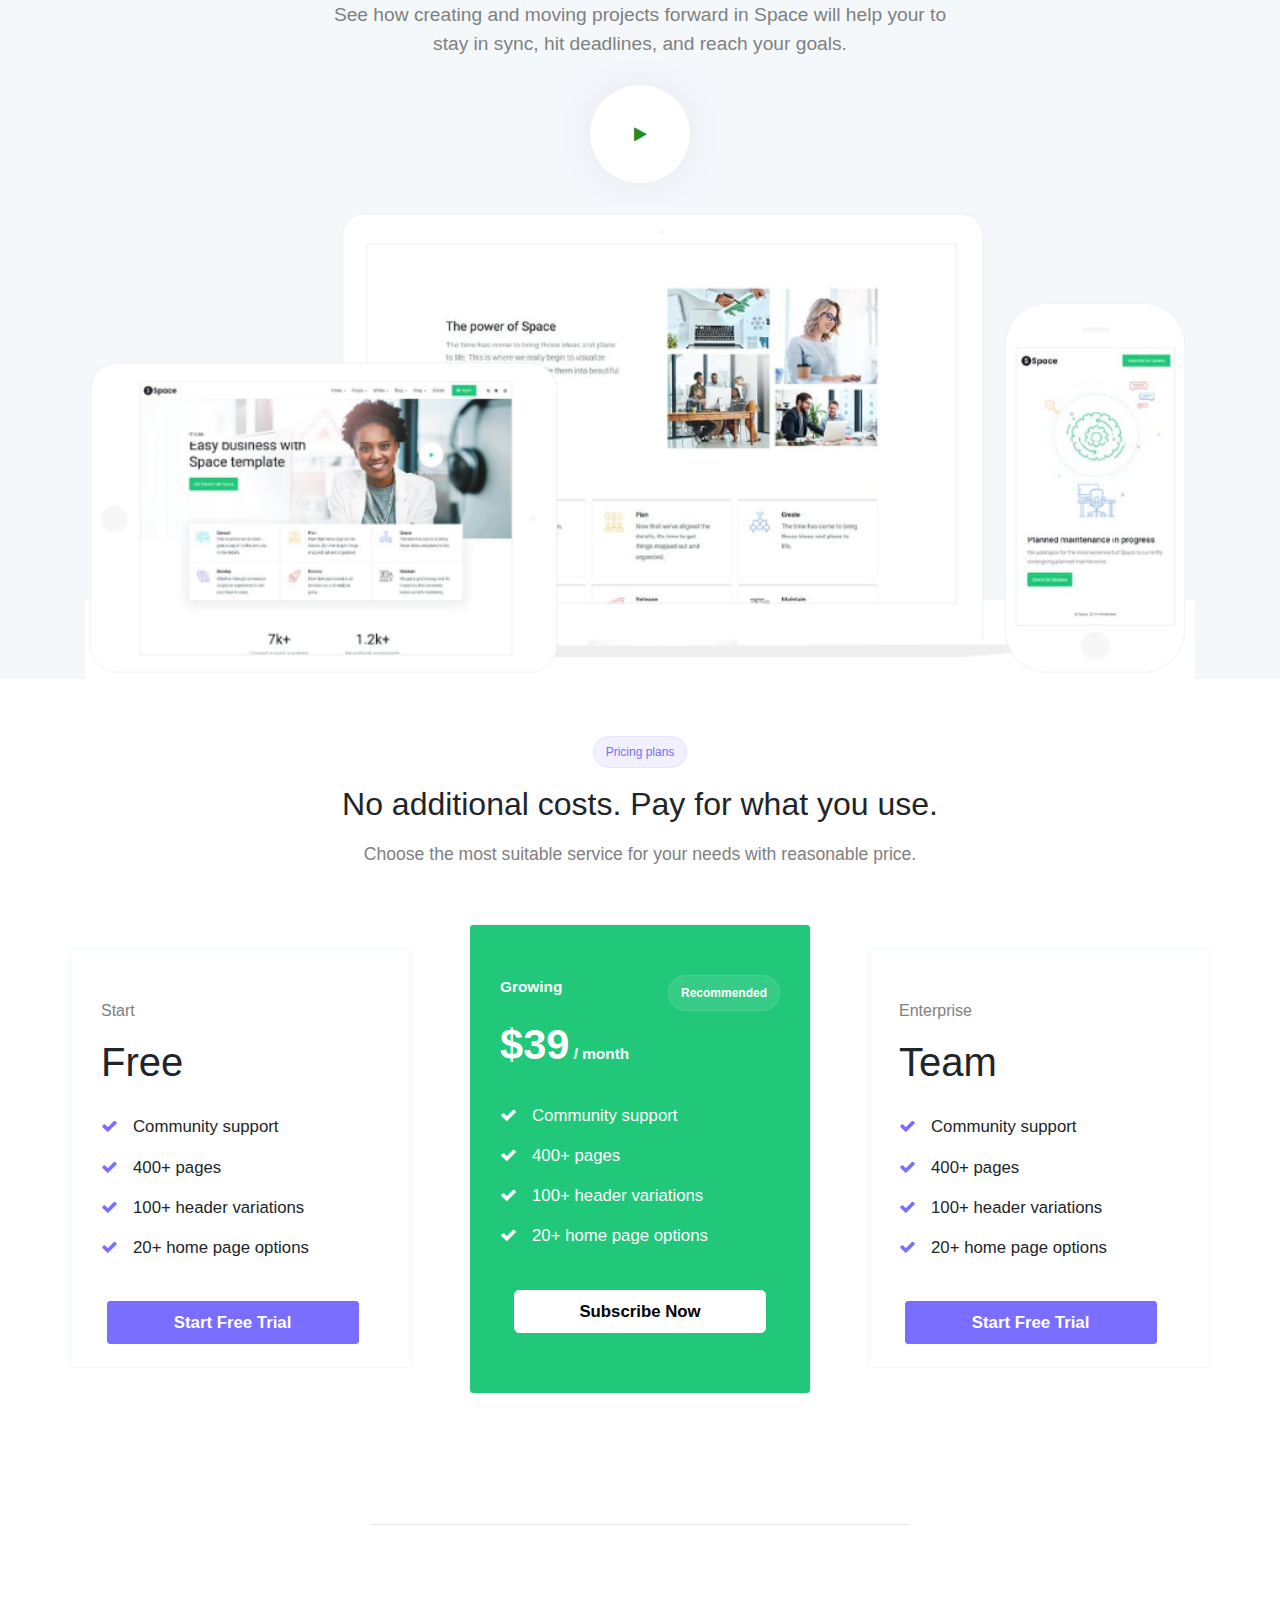
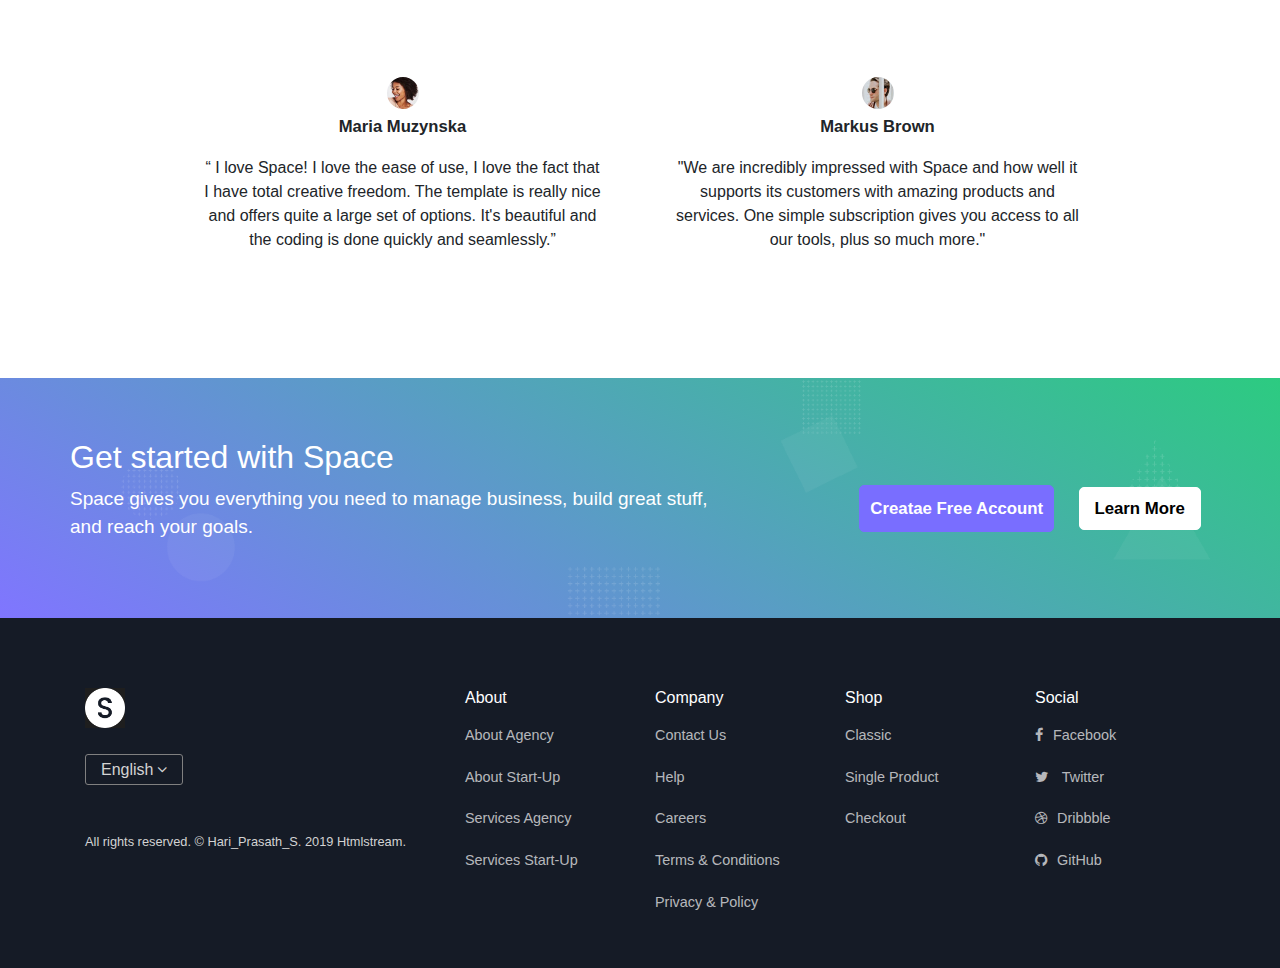
==== commit 80a2579b: "Update index.html" ====
--- a/index.html
+++ b/index.html
@@ -185,23 +185,23 @@
 			<div class="row  ">
 				
 				<div class=" col-12 col-sm-6 col-md-4 col-lg-3 col-xl-2  zx  ">
-					<img src="google.PNG" width="80px" alt="websites">
+					<img src="google.png" width="80px" alt="websites">
 				
 				</div>
 				<div class=" col-12 col-sm-6 col-md-4 col-lg-3 col-xl-2 ol zx ">	
-					<img src="lenovo.PNG" width="80px" alt="websites">
+					<img src="lenovo.png" width="80px" alt="websites">
 				</div>
 				<div class=" col-12 col-sm-6 col-md-4 col-lg-3 col-xl-2 wl zx">	
-					<img src="amazon.PNG" width="80px" alt="websites">
+					<img src="amazon.png" width="80px" alt="websites">
 				</div>
 				<div class=" col-12 col-sm-6 col-md-4 col-lg-3 col-xl-2 si zx">	
-					<img src="airbnb.PNG" width="80px" alt="websites">
+					<img src="airbnb.png" width="80px" alt="websites">
 				</div>
 				<div class=" col-12 col-sm-6 col-md-4 col-lg-3 col-xl-2  as zx">	
-					<img src="spotify.PNG" width="80px" alt="websites">
+					<img src="spotify.png" width="80px" alt="websites">
 				</div>
 				<div class=" col-12 col-sm-6 col-md-4 col-lg-3 col-xl-2  as  zx">	
-					<img src="paypal.PNG" width="80px" alt="websites">
+					<img src="paypal.png" width="80px" alt="websites">
 				</div>
 			</div>	
 		</div>
